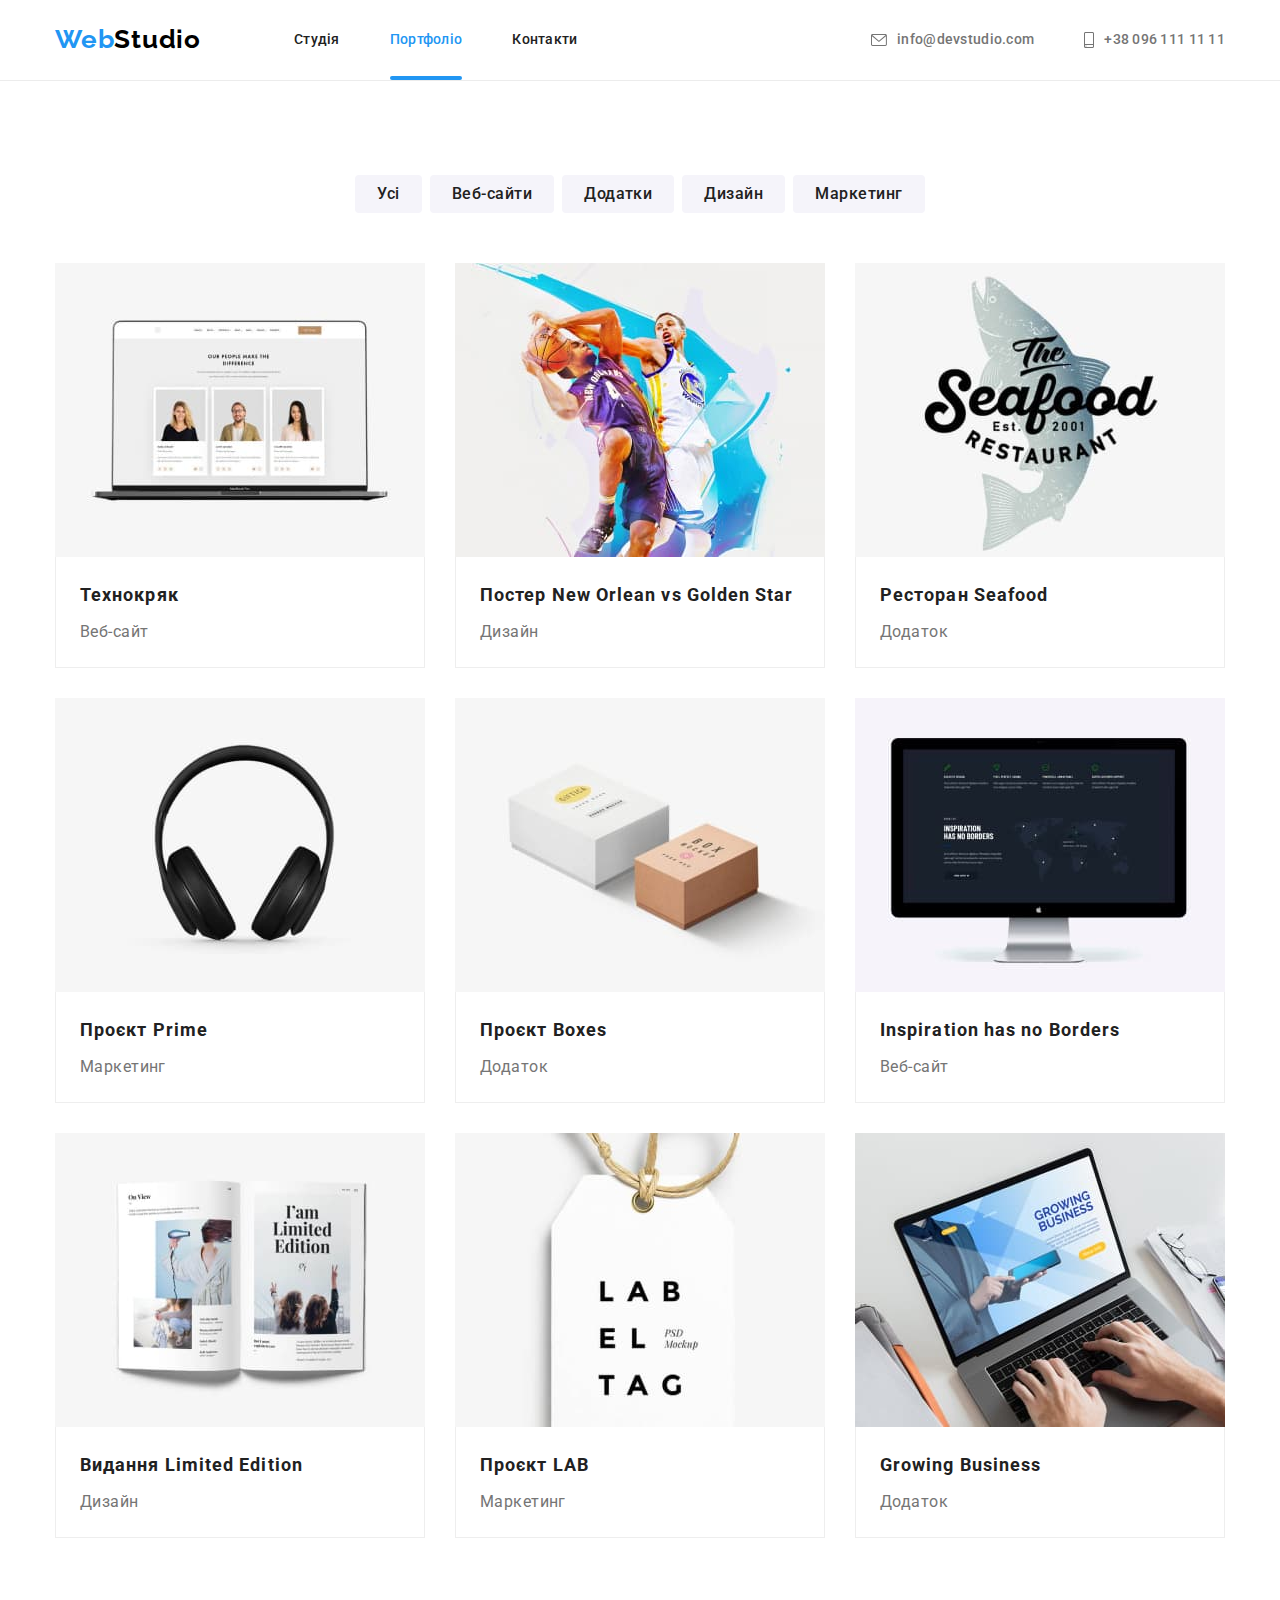
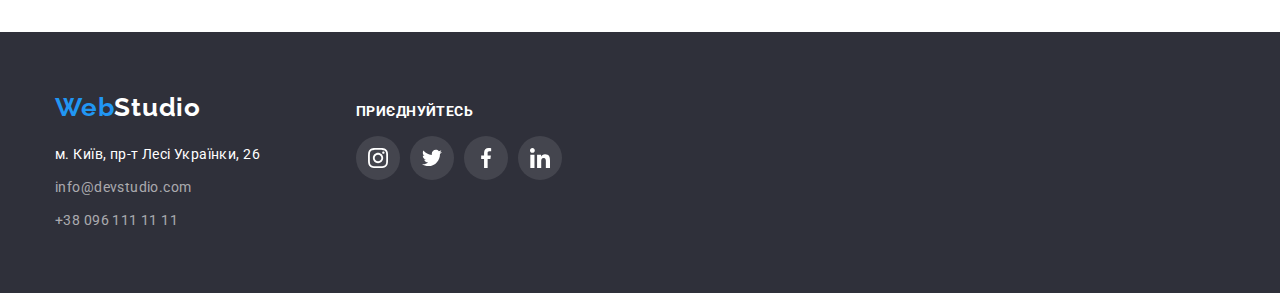
==== portfolio.html @ ba94ff7c "HW6_created" ====
<!DOCTYPE html>
<html lang="uk">
  <head>
    <meta charset="UTF-8" />
    <meta http-equiv="X-UA-Compatible" content="IE=edge" />
    <meta name="viewport" content="width=device-width, initial-scale=1.0" />
    <title>Портфоліо</title>
    <link rel="preconnect" href="https://fonts.googleapis.com" />
    <link rel="preconnect" href="https://fonts.gstatic.com" crossorigin />
    <link
      href="https://fonts.googleapis.com/css2?family=Raleway:wght@700&family=Roboto:wght@400;500;700;900&display=swap"
      rel="stylesheet"
    />
    <link
      rel="stylesheet"
      href="https://cdn.jsdelivr.net/npm/modern-normalize@1.1.0/modern-normalize.min.css"
    />
    <link rel="stylesheet" href="./css/styles.css" />
  </head>
  <body>
    <header>
      <div class="container header-container">
        <nav class="page-navigation navigation-page">
          <a class="logo-navigation" href="./index.html"
            ><span>Web</span>Studio</a
          >
          <ul class="menu-container menu-gap">
            <li class="menu-item">
              <a class="menu-link" href="./index.html">Студія</a>
            </li>
            <li class="menu-item">
              <a class="menu-link current" href="./portfolio.html">Портфоліо</a>
            </li>
            <li class="menu-item">
              <a class="menu-link" href="#">Контакти</a>
            </li>
          </ul>
        </nav>
        <ul class="list menu-gap">
          <li class="list-menu-contacts">
            <a
              aria-label="посилання надіслати листа"
              class="menu-contacts-navigation"
              href="mailto:info@devstudio.com"
              ><svg
                class="menu-contacts-navigation-icon"
                width="16"
                height="12"
              >
                <use href="./images/icons.svg#icon-mail_sign"></use></svg
              >info@devstudio.com</a
            >
          </li>
          <li class="list-menu-contacts">
            <a
              aria-label="посилання зателефонувати"
              class="menu-contacts-navigation"
              href="tel:+380961111111"
              ><svg
                class="menu-contacts-navigation-icon"
                width="10"
                height="16"
              >
                <use href="./images/icons.svg#icon-mob_sign"></use></svg
              >+38 096 111 11 11</a
            >
          </li>
        </ul>
      </div>
    </header>
    <main>
      <section class="portfolio-page section">
        <div class="container">
          <h1 class="visually-hidden">Проекти</h1>
          <ul class="portfolio-btn-list">
            <li class="list-item">
              <button class="button-text button" type="button">Усі</button>
            </li>
            <li class="list-item">
              <button class="button-text button" type="button">
                Веб-сайти
              </button>
            </li>
            <li class="list-item">
              <button class="button-text button" type="button">Додатки</button>
            </li>
            <li class="list-item">
              <button class="button-text button" type="button">Дизайн</button>
            </li>
            <li class="list-item">
              <button class="button-text button" type="button">
                Маркетинг
              </button>
            </li>
          </ul>
          <ul class="portfolio-list-projects">
            <li class="list-item portfolio-list-projects-container">
              <a class="portfolio-card-link" href="#">
                <div class="portfolio-wrapper">
                  <img
                    src="./images/portfolio_web-site-teknokryak_picture1.jpg"
                    alt="сторінка веб-сайту технокряк"
                    width="370"
                    class="portfolio-img"
                  />
                  <p class="overlay">
                    Ресурс пропонує комплексні пропозиції з різним рівнем
                    функціоналу та сервісів. Все це дозволить відвідувачу
                    отримати вичерпні відомості про компанію чи приватну особу.
                  </p>
                </div>
                <div class="frame-project-portfolio frame">
                  <h2 class="text-project-portfolio">Технокряк</h2>
                  <p class="kind-project-portfolio">Веб-сайт</p>
                </div>
              </a>
            </li>
            <li class="list-item portfolio-list-projects-container">
              <a class="portfolio-card-link" href="#">
                <div class="portfolio-wrapper">
                  <img
                    src="./images/portfolio_poster_picture2.jpg"
                    alt="постер баскетбольної гри"
                    width="370"
                  />
                  <p class="overlay">
                    Ресурс пропонує комплексні пропозиції з різним рівнем
                    функціоналу та сервісів. Все це дозволить відвідувачу
                    отримати вичерпні відомості про компанію чи приватну особу.
                  </p>
                </div>
                <div class="frame-project-portfolio frame">
                  <h2 class="text-project-portfolio">
                    Постер New Orlean vs Golden Star
                  </h2>
                  <p class="kind-project-portfolio">Дизайн</p>
                </div>
              </a>
            </li>
            <li class="list-item portfolio-list-projects-container">
              <a class="portfolio-card-link" href="#">
                <div class="portfolio-wrapper">
                  <img
                    src="./images/portfolio_app-seafood_picture3.jpg"
                    alt="додаток ресторану морепродуктів"
                    width="370"
                  />
                  <p class="overlay">
                    Ресурс пропонує комплексні пропозиції з різним рівнем
                    функціоналу та сервісів. Все це дозволить відвідувачу
                    отримати вичерпні відомості про компанію чи приватну особу.
                  </p>
                </div>
                <div class="frame-project-portfolio frame">
                  <h2 class="text-project-portfolio">Ресторан Seafood</h2>
                  <p class="kind-project-portfolio">Додаток</p>
                </div>
              </a>
            </li>
            <li class="list-item portfolio-list-projects-container">
              <a class="portfolio-card-link" href="#">
                <div class="portfolio-wrapper">
                  <img
                    src="./images/portfolio_project-prime_picture4.jpg"
                    alt="маркетинг проекту прайм"
                    width="370"
                  />
                  <p class="overlay">
                    Ресурс пропонує комплексні пропозиції з різним рівнем
                    функціоналу та сервісів. Все це дозволить відвідувачу
                    отримати вичерпні відомості про компанію чи приватну особу.
                  </p>
                </div>
                <div class="frame-project-portfolio frame">
                  <h2 class="text-project-portfolio">Проєкт Prime</h2>
                  <p class="kind-project-portfolio">Маркетинг</p>
                </div>
              </a>
            </li>
            <li class="list-item portfolio-list-projects-container">
              <a class="portfolio-card-link" href="#">
                <div class="portfolio-wrapper">
                  <img
                    src="./images/portfolio_app-boxes_picture5.jpg"
                    alt="сторінка проекту коробки"
                    width="370"
                  />
                  <p class="overlay">
                    Ресурс пропонує комплексні пропозиції з різним рівнем
                    функціоналу та сервісів. Все це дозволить відвідувачу
                    отримати вичерпні відомості про компанію чи приватну особу.
                  </p>
                </div>
                <div class="frame-project-portfolio frame">
                  <h2 class="text-project-portfolio">Проєкт Boxes</h2>
                  <p class="kind-project-portfolio">Додаток</p>
                </div>
              </a>
            </li>
            <li class="list-item portfolio-list-projects-container">
              <a class="portfolio-card-link" href="#">
                <div class="portfolio-wrapper">
                  <img
                    src="./images/portfolio_web-site-inspiration-has-no-borders_picture6.jpg"
                    alt="сторінка сайту натхнення без меж"
                    width="370"
                  />
                  <p class="overlay">
                    Ресурс пропонує комплексні пропозиції з різним рівнем
                    функціоналу та сервісів. Все це дозволить відвідувачу
                    отримати вичерпні відомості про компанію чи приватну особу.
                  </p>
                </div>
                <div class="frame-project-portfolio frame">
                  <h2 class="text-project-portfolio">
                    Inspiration has no Borders
                  </h2>
                  <p class="kind-project-portfolio">Веб-сайт</p>
                </div>
              </a>
            </li>
            <li class="list-item portfolio-list-projects-container">
              <a class="portfolio-card-link" href="#">
                <div class="portfolio-wrapper">
                  <img
                    src="./images/portfolio_design-limited-edition_picture7.jpg"
                    alt="дизайн лімітованного видання"
                    width="370"
                  />
                  <p class="overlay">
                    Ресурс пропонує комплексні пропозиції з різним рівнем
                    функціоналу та сервісів. Все це дозволить відвідувачу
                    отримати вичерпні відомості про компанію чи приватну особу.
                  </p>
                </div>
                <div class="frame-project-portfolio frame">
                  <h2 class="text-project-portfolio">
                    Видання Limited Edition
                  </h2>
                  <p class="kind-project-portfolio">Дизайн</p>
                </div>
              </a>
            </li>
            <li class="list-item portfolio-list-projects-container">
              <a class="portfolio-card-link" href="#">
                <div class="portfolio-wrapper">
                  <img
                    src="./images/portfolio_project-lab_picture8.jpg"
                    alt="маркетингова сторынка проекту лаб"
                    width="370"
                  />
                  <p class="overlay">
                    Ресурс пропонує комплексні пропозиції з різним рівнем
                    функціоналу та сервісів. Все це дозволить відвідувачу
                    отримати вичерпні відомості про компанію чи приватну особу.
                  </p>
                </div>
                <div class="frame-project-portfolio frame">
                  <h2 class="text-project-portfolio">Проєкт LAB</h2>
                  <p class="kind-project-portfolio">Маркетинг</p>
                </div>
              </a>
            </li>
            <li class="list-item portfolio-list-projects-container">
              <a class="portfolio-card-link" href="#">
                <div class="portfolio-wrapper">
                  <img
                    src="./images/portfolio_app-growing-business_picture9.jpg"
                    alt="додаток по розвитку бізнесу"
                    width="370"
                  />
                  <p class="overlay">
                    Ресурс пропонує комплексні пропозиції з різним рівнем
                    функціоналу та сервісів. Все це дозволить відвідувачу
                    отримати вичерпні відомості про компанію чи приватну особу.
                  </p>
                </div>
                <div class="frame-project-portfolio frame">
                  <h2 class="text-project-portfolio">Growing Business</h2>
                  <p class="kind-project-portfolio">Додаток</p>
                </div>
              </a>
            </li>
          </ul>
        </div>
      </section>
    </main>
    <footer class="page-footer-bg">
      <div class="footer-box container">
        <div class="footer-conteiner">
          <a class="logo-footer" href=""><span>Web</span>Studio</a>
          <address>
            <ul>
              <li class="list-item footer-gap">
                <a
                  class="location"
                  href="https://goo.gl/maps/CPtrU1FHBa2aNyZL9"
                  target="_blank"
                  rel="noopener noreferrer nofollow"
                  >м. Київ, пр-т Лесі Українки, 26</a
                >
              </li>
              <li class="list-item footer-gap">
                <a class="menu-contacts-footer" href="mailto:info@devstudio.com"
                  >info@devstudio.com</a
                >
              </li>
              <li class="list-item">
                <a class="menu-contacts-footer" href="tel:+380961111111"
                  >+38 096 111 11 11</a
                >
              </li>
            </ul>
          </address>
        </div>
        <div class="footer-invite-block footer-conteiner">
          <h2 class="footer-invite">приєднуйтесь</h2>
          <ul class="social-list">
            <li class="list-item">
              <a
                aria-label="інстаграм посилання"
                class="social-link-footer"
                href="#"
              >
                <svg width="20" height="20" class="social-icon-footer">
                  <use href="./images/icons.svg#icon-instagram"></use>
                </svg>
              </a>
            </li>
            <li class="list-item">
              <a
                aria-label="твітер посилання"
                class="social-link-footer"
                href="#"
              >
                <svg width="20" height="20" class="social-icon-footer">
                  <use href="./images/icons.svg#icon-twitter"></use>
                </svg>
              </a>
            </li>
            <li class="list-item">
              <a
                aria-label="фейсбук посилання"
                class="social-link-footer"
                href="#"
              >
                <svg width="20" height="20" class="social-icon-footer">
                  <use href="./images/icons.svg#icon-facebook"></use>
                </svg>
              </a>
            </li>
            <li class="list-item">
              <a
                aria-label="лінкедін посилання"
                class="social-link-footer"
                href="#"
              >
                <svg width="20" height="20" class="social-icon-footer">
                  <use href="./images/icons.svg#icon-linkedin"></use>
                </svg>
              </a>
            </li>
          </ul>
        </div>
      </div>
    </footer>
  </body>
</html>
---- css/styles.css ----
/* ========GENERAL========== */

:root {
  --accent-color: #2196f3;
  --bg-color1: #ffffff;
  --hero-bg-color: #c4c4c4;
  --main-text-color: #212121;
  --secondary-bg-color: #2f303a;
  --third-bg-color: #f5f4fa;
  --gradient-color: rgba(47, 48, 58, 0.4);
  --paragraf-text-color: #757575;
  --button-hover-focus-color: #188ce8;
  --logo-navigation-text-color: #000000;
  --menu-contacts-footer-color: rgba(255, 255, 255, 0.6);
  --line-in-header-color: #ececec;
  --icon-color: #afb1b8;
  --social-link_footer-background-color: rgba(255, 255, 255, 0.1);
  --button-text-shadow-primary-color: rgba(0, 0, 0, 0.1);
  --button-text-shadow-secondary-color: rgba(0, 0, 0, 0.08);
  --button-text-shadow-third-color: rgba(0, 0, 0, 0.12);
  --button-text-shadow-fourth-color: rgba(0, 0, 0, 0.15);
  --shadow-primary-color: rgba(0, 0, 0, 0.14);
  --shadow-secondary-color: rgba(0, 0, 0, 0.2);
  --shadow-third-color: rgba(0, 0, 0, 0.16);
  --shadow-fourth-color: rgba(0, 0, 0, 0.06);
  --border-color: #eeeeee;
  --primary-font: "Roboto", sans-serif;
  --secondary-font: "Raleway", sans-serif;
  --secondary-font-size: 16px;
  --primary-font-size: 14px;
  --third-font-size: 26px;
  --primary-font-weight: 700;
  --secondary-font-weight: 500;
  --primary-line-height: 1.14;
  --secondary-line-height: 1.19;
  --primary-letter-spacing: 0.03em;
  --secondary-letter-spacing: 0.02em;
  --primary-text-align: center;
  --primary-timing-function: cubic-bezier(0.4, 0, 0.2, 1);
}

header {
  background-color: var(--bg-color1);
  border-bottom: 1px solid var(--line-in-header-color);
}

body {
  font-family: var(--primary-font);
  font-size: var(--primary-font-size);
  letter-spacing: var(--primary-letter-spacing);
  color: var(--main-text-color);
  background-color: var(--bg-color1);
}

img {
  display: block;
  max-width: 100%;
  height: auto;
}

a {
  text-decoration: none;
}

h1,
h2,
h3,
p,
ul {
  margin: 0;
}

ul {
  padding-left: 0;
}

.section {
  padding: 94px 0;
}

.container {
  width: 1200px;
  margin: 0 auto;
  padding-left: 15px;
  padding-right: 15px;
}

.button {
  font-size: var(--secondary-font-size);
  cursor: pointer;
  border: none;
}

span {
  color: var(--accent-color);
}

address {
  font-style: normal;
  font-size: var(--primary-font-size);
  line-height: 1.71;
  letter-spacing: var(--primary-letter-spacing);
  margin-top: 20px;
  margin-right: 70px;
  width: 231px;
}

.menu-link.current {
  color: var(--accent-color);
  position: relative;
}

.current::after {
  position: absolute;
  bottom: -1px;
  left: 0;
  content: "";
  display: block;
  background-color: var(--accent-color);
  width: 100%;
  height: 4px;
  border-radius: 2px;
}

.menu-link:hover,
.menu-link:focus,
.menu-contacts-navigation:hover,
.menu-contacts-navigation:focus,
.menu-contacts-footer:hover,
.menu-contacts-footer:focus,
.location:hover,
.location:focus {
  color: var(--accent-color);
}

.list {
  display: flex;
}

.list-item,
.list-menu-contacts,
.menu-item {
  list-style: none;
}

.menu-link {
  list-style: none;
  font-weight: var(--secondary-font-weight);
  line-height: var(--primary-line-height);
  letter-spacing: var(--secondary-letter-spacing);
  color: var(--main-text-color);
  padding-top: 32px;
  padding-bottom: 32px;
  transition: color 250ms var(--primary-timing-function);
}

.portfolio-btn-list {
  display: flex;
  flex-direction: row;
  justify-content: center;
  margin-bottom: 50px;
  column-gap: 8px;
}

.visually-hidden {
  position: absolute;
  white-space: nowrap;
  width: 1px;
  height: 1px;
  overflow: hidden;
  border: 0;
  padding: 0;
  clip: rect(0 0 0 0);
  clip-path: inset(50%);
  margin: -1px;
}

.title {
  margin-bottom: 50px;
}

/* ===========HEADER======= */
.header-container {
  display: flex;
  flex: content;
  align-items: center;
}

.navigation-page,
.menu-container {
  display: flex;
  align-items: center;
}

.menu-gap {
  column-gap: 50px;
  margin-left: auto;
}

.logo-navigation {
  text-decoration: none;
  font-family: var(--secondary-font);
  font-weight: var(--primary-font-weight);
  font-size: var(--third-font-size);
  line-height: var(--secondary-line-height);
  letter-spacing: var(--primary-letter-spacing);
  color: var(--logo-navigation-text-color);
  margin-right: 93px;
  padding-top: 24px;
  padding-bottom: 25px;
}

.menu-contacts-navigation {
  font-weight: var(--secondary-font-weight);
  line-height: var(--primary-line-height);
  letter-spacing: var(--secondary-letter-spacing);
  color: var(--paragraf-text-color);
  fill: currentColor;
  display: flex;
  align-items: center;
  transition: color 250ms var(--primary-timing-function);
}

.menu-contacts-navigation-icon {
  margin-right: 10px;
}

.main_title {
  margin-bottom: 30px;
}

/* ============FOOTER====== */

.logo-footer {
  text-decoration: none;
  font-family: var(--secondary-font);
  font-weight: var(--primary-font-weight);
  font-size: var(--third-font-size);
  line-height: var(--secondary-line-height);
  letter-spacing: var(--primary-letter-spacing);
  color: var(--bg-color1);
}

.location {
  color: var(--bg-color1);
  transition: color 250ms var(--primary-timing-function);
}

.menu-contacts-footer {
  color: var(--menu-contacts-footer-color);
  transition: color 250ms var(--primary-timing-function);
}

.footer-gap {
  margin-bottom: 9px;
}

.footer-invite-block {
  display: block;
  align-content: center;
}

.footer-invite {
  font-style: normal;
  font-weight: var(--primary-font-weight);
  font-size: var(--primary-font-size);
  line-height: var(--primary-line-height);
  text-transform: uppercase;
  color: var(--bg-color1);
}

.social-link-footer {
  display: flex;
  align-items: center;
  justify-content: center;
  width: 44px;
  height: 44px;
  border-radius: 50%;
  background-color: var(--social-link_footer-background-color);
  transition: background-color 250ms var(--primary-timing-function),
    fill 250ms var(--primary-timing-function);
}

.social-link-footer:hover,
.social-link-footer:focus {
  background-color: var(--accent-color);
  fill: var(--bg-color1);
}

.social-icon-footer {
  fill: var(--bg-color1);
}

.footer-box {
  display: flex;
  align-items: baseline;
}
/* =========STUDIO========== */

.top-main-index-bg {
  background-image: linear-gradient(
      var(--gradient-color),
      var(--gradient-color)
    ),
    url("../images/hero-bg-Img.jpg");
  background-position: center;
  background-size: cover;
  background-color: var(--hero-bg-color);
  padding-top: 200px;
  padding-bottom: 200px;
  max-width: 1600px;
  margin: 0 auto;
}

.page-footer-bg {
  background-color: var(--secondary-bg-color);
  padding-top: 60px;
  padding-bottom: 60px;
}

.top-main-index-button {
  font-size: var(--secondary-font-size);
  font-weight: var(--primary-font-weight);
  line-height: 1.87;
  display: flex;
  align-items: center;
  text-align: var(--primary-text-align);
  letter-spacing: 0.06em;
  color: var(--bg-color1);
  background: var(--accent-color);
  box-shadow: 0px 4px 4px var(--button-text-shadow-fourth-color);
  border-radius: 4px;
  margin: 0 auto;
  display: block;
  padding: 10px 32px;
  transition: background-color 250ms var(--primary-timing-function);
}

.top-main-index-button:hover,
.top-main-index-button:focus {
  background-color: var(--button-hover-focus-color);
}

.top-main-index-title {
  font-weight: 900;
  font-size: 44px;
  line-height: 1.36;
  text-align: var(--primary-text-align);
  letter-spacing: 0.06em;
  text-transform: uppercase;
  color: var(--bg-color1);
  width: 696px;
  margin-left: auto;
  margin-right: auto;
}

.topic {
  font-weight: var(--primary-font-weight);
  font-size: 36px;
  line-height: 1.17;
  text-align: var(--primary-text-align);
}

.virtues-icon-box {
  width: 270px;
  height: 120px;
  display: flex;
  align-items: center;
  justify-content: center;
  background: var(--third-bg-color);
  border-radius: 4px;
  margin-bottom: 30px;
}

.our-virtues-title {
  font-weight: var(--primary-font-weight);
  line-height: var(--primary-line-height);
  text-transform: uppercase;
  margin-bottom: 10px;
  font-size: var(--primary-font-size);
}

.our-virtues-desc {
  line-height: 1.71;
  color: var(--paragraf-text-color);
}

.our-virtues-conteiner {
  flex-basis: calc((100% - 90px) / 4);
}

.icon-virtues {
  width: 70px;
  height: 70px;
}

.examples-frame {
  padding-top: 0;
}

.specialists_name {
  font-weight: var(--secondary-font-weight);
  font-size: var(--secondary-font-size);
  line-height: var(--secondary-line-height);
  margin-bottom: 10px;
}

.specialists_profession {
  font-size: var(--secondary-font-size);
  line-height: var(--secondary-line-height);
  color: var(--paragraf-text-color);
  margin-bottom: 16px;
}

.label-box {
  position: relative;
}

.label {
  position: absolute;
  left: 0;
  bottom: 0;
  width: 100%;
  height: 70px;
  display: flex;
  align-items: center;
  justify-content: center;
  background-color: rgba(47, 48, 58, 0.8);
  font-family: var(--primary-font);
  font-style: normal;
  font-weight: var(--primary-font-weight);
  line-height: var(--primary-line-height);
  text-align: var(--primary-text-align);
  letter-spacing: var(--primary-letter-spacing);
  text-transform: uppercase;
  color: var(--bg-color1);
}

.examples_work,
.our-team-list,
.our-virtues-list {
  display: flex;
  flex-direction: row;
  justify-content: space-between;
}

.our-team-section {
  background-color: var(--third-bg-color);
}

.social-list {
  display: flex;
  align-items: center;
  justify-content: center;
  column-gap: 10px;
  margin-top: 16px;
}

.social-link {
  display: flex;
  align-items: center;
  justify-content: center;
  fill: var(--icon-color);
  width: 44px;
  height: 44px;
  border-radius: 50%;
  transition: background-color 250ms var(--primary-timing-function),
    fill 250ms var(--primary-timing-function);
}

.social-link:hover,
.social-link:focus {
  background-color: var(--accent-color);
  fill: var(--bg-color1);
}

.icon-list {
  display: flex;
  justify-content: center;
  column-gap: 30px;
}

.client-link {
  display: flex;
  align-items: center;
  justify-content: center;
  width: 170px;
  height: 92px;
  border: 1px solid var(--icon-color);
  border-radius: 4px;
  fill: var(--icon-color);
  transition: border-color 250ms var(--primary-timing-function),
    fill 250ms var(--primary-timing-function);
}

.client-link:focus,
.client-link:hover {
  border-color: var(--accent-color);
  fill: var(--accent-color);
}

/* ========PORTFOLIO======= */

.portfolio-list-projects {
  display: flex;
  flex-wrap: wrap;
  gap: 30px;
}

.portfolio-card-link {
  display: block;
  color: var(--main-text-color);
  transition: box-shadow 250ms var(--primary-timing-function);
}

.portfolio-card-link:hover {
  box-shadow: 0px 1px 1px var(--button-text-shadow-third-color),
    0px 4px 4px var(--shadow-fourth-color),
    1px 4px 6px var(--shadow-third-color);
}

.portfolio-wrapper {
  position: relative;
  overflow: hidden;
}

.overlay {
  position: absolute;
  top: 0;
  left: 0;
  height: 100%;
  width: 100%;
  padding: 63px 24px;
  transform: translateY(101%);
  transition: transform 250ms var(--primary-timing-function);
  background-color: var(--accent-color);
  font-family: var(--primary-font);
  font-style: normal;
  font-weight: 400;
  font-size: 18px;
  line-height: 1.55;
  letter-spacing: var(--primary-letter-spacing);
  color: var(--bg-color1);
}

.portfolio-list-projects-container:hover .overlay {
  transform: translateY(0%);
}

.button-text {
  font-weight: var(--secondary-font-weight);
  line-height: 1.63;
  text-align: var(--primary-text-align);
  letter-spacing: var(--primary-letter-spacing);
  color: var(--main-text-color);
  background: var(--third-bg-color);
  border-radius: 4px;
  padding: 6px 22px;
  transition: color 250ms var(--primary-timing-function),
    background-color 250ms var(--primary-timing-function),
    box-shadow 250ms var(--primary-timing-function);
}

.button-text:hover,
.button-text:focus {
  color: var(--bg-color1);
  background-color: var(--accent-color);
  box-shadow: 0px 3px 1px var(--button-text-shadow-primary-color),
    0px 1px 2px var(--button-text-shadow-secondary-color),
    0px 2px 2px var(--button-text-shadow-third-color);
}

.text-project-portfolio {
  font-weight: var(--primary-font-weight);
  font-size: 18px;
  line-height: 2;
  letter-spacing: 0.06em;
  margin-bottom: 4px;
}

.kind-project-portfolio {
  font-size: var(--secondary-font-size);
  line-height: 1.88;
  color: var(--paragraf-text-color);
}

.text-project-portfolio,
.kind-project-portfolio {
  margin-right: auto;
}

.frame-project-portfolio {
  padding: 20px 24px;
}

.frame-specialists_name {
  padding-top: 30px;
  padding-bottom: 30px;
  text-align: var(--primary-text-align);
  border-radius: 0px 0px 4px 4px;
  box-shadow: 0px 1px 3px var(--button-text-shadow-third-color),
    0px 1px 1px var(--shadow-primary-color),
    0px 2px 1px var(--shadow-secondary-color);
}

.frame {
  background: var(--bg-color1);
  border-right: 1px solid var(--border-color);
  border-bottom: 1px solid var(--border-color);
  border-left: 1px solid var(--border-color);
}

.no-gap {
  display: block;
}

/* =========BackDrop========= */

.backdrop {
  position: fixed;
  top: 0;
  left: 0;
  width: 100%;
  height: 100%;
  background-color: var(--shadow-secondary-color);
  z-index: 101;
  transition: opacity 250ms var(--primary-timing-function),
    visibility 250ms var(--primary-timing-function);
}

.backdrop.is-hidden {
  visibility: hidden;
  opacity: 0;
  pointer-events: none;
}

.modal {
  position: absolute;
  top: 50%;
  left: 50%;
  transform: translate(-50%, -50%);
  width: 528px;
  height: 581px;
  background: var(--bg-color1);
  box-shadow: 0px 1px 3px var(--button-text-shadow-third-color),
    0px 1px 1px var(--shadow-primary-color),
    0px 2px 1px var(--shadow-secondary-color);
  border-radius: 4px;
  transition: transform 250ms var(--primary-timing-function),
    opacity 250ms var(--primary-timing-function);
    animation: size-in 10000ms linear;
}

.modal-window-close-btn {
  position: absolute;
  top: 8px;
  right: 8px;
  display: flex;
  justify-content: center;
  align-items: center;
  width: 30px;
  height: 30px;
  border-radius: 50%;
  padding: 0;
  background-color: var(--bg-color1);
  border: 1px solid var(--button-text-shadow-primary-color);
}
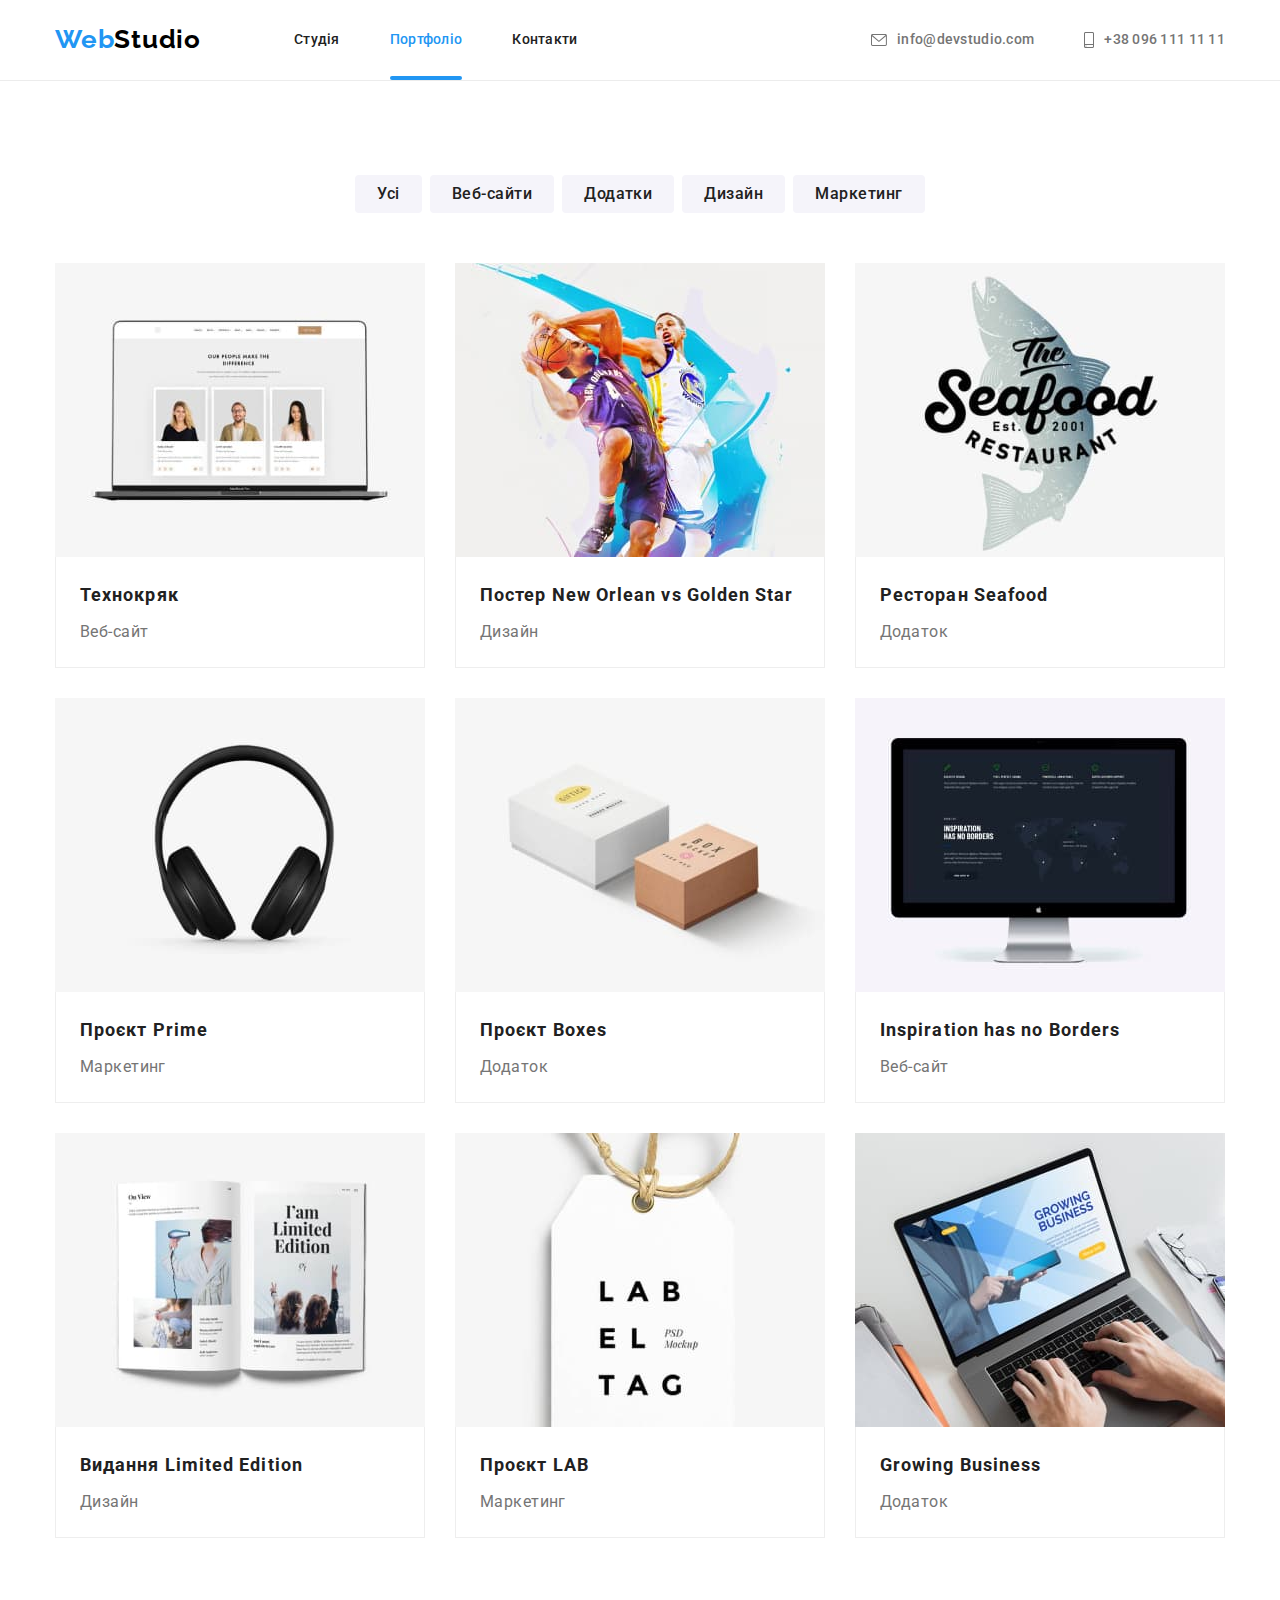
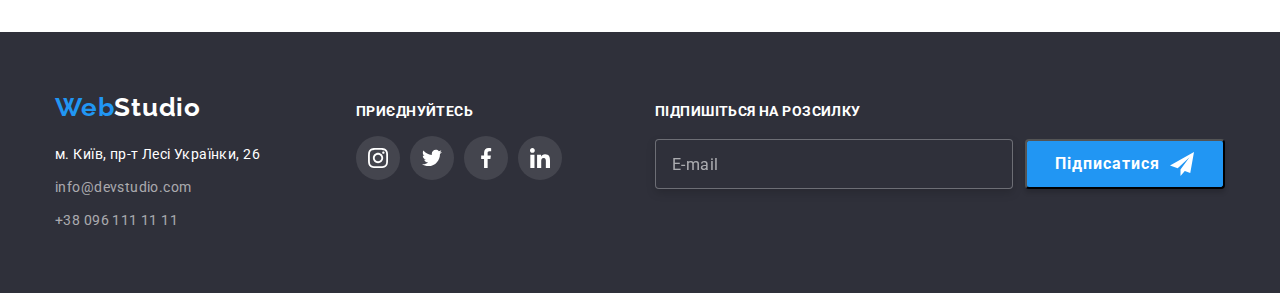
==== commit ce9ce614: "hw6_done" ====
--- a/portfolio.html
+++ b/portfolio.html
@@ -362,6 +362,19 @@
             </li>
           </ul>
         </div>
+        <form>
+          <p class="footer-form-title">Підпишіться на розсилку</p>
+           <label class="footer-form-field">
+             <input class="footer-form-field-inpt" type="email" name="mailing_agree" placeholder="E-mail" pattern="[a-zA-Z0-9]@[a-zA-Z].[a-zA-Z]">
+             <button class="footer-form-field-btn" type="submit">
+               Підписатися
+               <svg class="footer-form-field-btn-icon" width="24"
+               height="24">
+                 <use href="./images/icons.svg#icon-icon-send"></use>
+               </svg>
+             </button>
+           </label>
+         </form>
       </div>
     </footer>
   </body>
--- a/css/styles.css
+++ b/css/styles.css
@@ -131,6 +131,7 @@
 .location:hover,
 .location:focus {
   color: var(--accent-color);
+  transition: color 250ms var(--primary-timing-function);
 }
 
 .list {
@@ -258,6 +259,7 @@
 .footer-invite-block {
   display: block;
   align-content: center;
+  margin-right: 93px;
 }
 
 .footer-invite {
@@ -285,6 +287,7 @@
 .social-link-footer:focus {
   background-color: var(--accent-color);
   fill: var(--bg-color1);
+  transition: color 250ms var(--primary-timing-function);
 }
 
 .social-icon-footer {
@@ -295,6 +298,86 @@
   display: flex;
   align-items: baseline;
 }
+
+.footer-form-field{
+  display: flex;
+  align-items: center;
+}
+
+.footer-form-title {
+  font-family: 'Roboto';
+  font-style: normal;
+  font-weight: 700;
+  font-size: 14px;
+  line-height: 16px;
+  letter-spacing: 0.03em;
+  text-transform: uppercase;
+  color: #FFFFFF;
+  margin-bottom: 20px;
+}
+
+.footer-form-field-inpt {
+  width: 358px;
+  height: 50px;
+  border: 1px solid rgba(255, 255, 255, 0.3);
+  filter: drop-shadow(0px 4px 4px rgba(0, 0, 0, 0.15));
+  border-radius: 4px;
+  background-color: #2F303A;
+  margin-right: 12px;
+  padding-left: 16px;
+  font-family: 'Roboto';
+  font-style: normal;
+  font-weight: 400;
+  font-size: 16px;
+  line-height: 20px;
+  display: flex;
+  align-items: center;
+  letter-spacing: 0.03em;
+  color: #FFFFFF;
+}
+
+  .footer-form-field-inpt::placeholder {
+  font-family: 'Roboto';
+font-style: normal;
+font-weight: 400;
+font-size: 16px;
+line-height: 20px;
+display: flex;
+align-items: center;
+letter-spacing: 0.03em;
+color: rgba(255, 255, 255, 0.6);
+}
+
+.footer-form-field-btn {
+  width: 200px;
+  height: 50px;
+  padding: 10px 28px;
+  background-color: #2196F3;
+  box-shadow: 0px 4px 4px rgba(0, 0, 0, 0.15);
+  border-radius: 4px;
+  font-family: 'Roboto';
+  font-style: normal;
+  font-weight: 700;
+  font-size: 16px;
+  line-height: 30px;
+  display: flex;
+  align-items: center;
+  text-align: center;
+  letter-spacing: 0.06em;
+  color: #FFFFFF;
+}
+
+.footer-form-field-btn-icon {
+  margin-left: 10px;
+}
+
+
+.footer-form-field-inpt:focus {
+  border-color: #2196F3;
+  outline: none;
+  transition: color 250ms var(--primary-timing-function);
+} 
+
 /* =========STUDIO========== */
 
 .top-main-index-bg {
@@ -339,6 +422,7 @@
 .top-main-index-button:hover,
 .top-main-index-button:focus {
   background-color: var(--button-hover-focus-color);
+  transition: color 250ms var(--primary-timing-function);
 }
 
 .top-main-index-title {
@@ -472,6 +556,7 @@
 .social-link:focus {
   background-color: var(--accent-color);
   fill: var(--bg-color1);
+  transition: color 250ms var(--primary-timing-function);
 }
 
 .icon-list {
@@ -497,6 +582,7 @@
 .client-link:hover {
   border-color: var(--accent-color);
   fill: var(--accent-color);
+  transition: color 250ms var(--primary-timing-function);
 }
 
 /* ========PORTFOLIO======= */
@@ -568,6 +654,7 @@
   box-shadow: 0px 3px 1px var(--button-text-shadow-primary-color),
     0px 1px 2px var(--button-text-shadow-secondary-color),
     0px 2px 2px var(--button-text-shadow-third-color);
+    transition: color 250ms var(--primary-timing-function);
 }
 
 .text-project-portfolio {
@@ -632,7 +719,9 @@
   visibility: hidden;
   opacity: 0;
   pointer-events: none;
-}
+} 
+
+/* ========Modal window ========= */
 
 .modal {
   position: absolute;
@@ -665,3 +754,172 @@
   background-color: var(--bg-color1);
   border: 1px solid var(--button-text-shadow-primary-color);
 }
+
+
+/* ========Modal form ========= */
+
+.modal-form {
+   display: flex;
+   flex-direction: column;
+  padding: 40px; 
+}
+
+.modal-form-title {
+  font-family: 'Roboto';
+font-style: normal;
+font-weight: 700;
+font-size: 20px;
+line-height: 23px;
+text-align: center;
+letter-spacing: 0.03em;
+color: #212121;
+margin-bottom: 12px;
+}
+
+.modal-form-field {
+  margin-bottom: 10px;
+  background: #FFFFFF;
+  box-shadow: 0px 1px 3px rgba(0, 0, 0, 0.12), 0px 1px 1px rgba(0, 0, 0, 0.14), 0px 2px 1px rgba(0, 0, 0, 0.2);
+  border-radius: 4px;
+  
+}
+
+.modal-form-field-message{
+  margin-bottom: 20px;
+  background: #FFFFFF;
+  box-shadow: 0px 1px 3px rgba(0, 0, 0, 0.12), 0px 1px 1px rgba(0, 0, 0, 0.14), 0px 2px 1px rgba(0, 0, 0, 0.2);
+  border-radius: 4px;
+}
+
+.modal-form-field-conteiner{
+  position: relative;
+}
+
+.modal-form-input{
+  width: 100%;
+  height: 40px;
+  border: 1px solid rgba(33, 33, 33, 0.2);
+  border-radius: 4px;
+  padding-left: 42px;
+  cursor: pointer;
+}
+
+.modal-form-input:focus, .modal-field-message:focus {
+  border-color: #2196F3;
+  outline: none;
+  transition: color 250ms var(--primary-timing-function);
+} 
+
+.modal-form-input:focus + .modal-form-icon {
+  fill: #2196F3;
+  transition: color 250ms var(--primary-timing-function);
+} 
+
+.modal-field-message {
+  border: 1px solid rgba(33, 33, 33, 0.2);
+  border-radius: 4px;
+  width: 100%;
+  height: 120px;
+  padding: 12px 16px;
+  resize: none;
+} 
+
+.modal-field-message::placeholder {
+  font-family: 'Roboto';
+font-style: normal;
+font-weight: 400;
+font-size: 12px;
+line-height: 14px;
+letter-spacing: 0.01em;
+color: rgba(117, 117, 117, 0.5);
+}
+
+.modal-form-field-name {
+  display: block;
+  font-family: 'Roboto';
+  font-style: normal;
+  font-weight: 400;
+  font-size: 12px;
+  line-height: 14px;
+  letter-spacing: 0.01em;
+  color: #757575;
+  margin-bottom: 4px;
+}
+
+.modal-form-check-field {
+  font-family: 'Roboto';
+  font-style: normal;
+  font-weight: 400;
+  font-size: 14px;
+  line-height: 24px;
+  letter-spacing: 0.03em;
+  color: #757575;
+  margin-bottom: 30px;
+  padding-left: 14px;
+  display: flex;
+  align-items: center;
+}
+
+.modal-form-contract-link {
+  text-decoration: underline;
+  color: #2196F3;
+}
+
+.modal-window-submit-btn {
+  background-color: #2196F3;
+  box-shadow: 0px 4px 4px rgba(0, 0, 0, 0.15);
+  border-radius: 4px;
+  border-color: transparent;
+  padding: 10px 52px;
+  margin: 0 auto 40px;
+  font-family: 'Roboto';
+  font-style: normal;
+  font-weight: 700;
+  font-size: 16px;
+  line-height: 30px;
+  display: flex;
+  align-items: center;
+  text-align: center;
+  letter-spacing: 0.06em;
+  color: #FFFFFF;
+}
+
+.modal-form-icon {
+position: absolute;
+display: block;
+left: 12px;
+top: 50%;
+transform: translateY(-50%);
+}
+
+.modal-check-box-sign {
+  width: 16px;
+  height: 15px;
+  border: 1px solid #212121;
+  border-radius: 2px;
+  margin-right: 7px;
+}
+
+.modal-form-check-content {
+  display: none;
+}
+
+.modal-form-check:checked + .modal-check-box-sign {
+  background-color: #2196F3;
+  border-color: transparent;
+}
+
+.modal-form-check:checked + .modal-check-box-sign .modal-form-check-content {
+  display: block;
+  fill: #FFFFFF;
+}
+
+.modal-form-check:focus + .modal-check-box-sign {
+  border: 1px solid #2196F3;
+  transition: color 250ms var(--primary-timing-function);
+}
+
+.modal-form-check {
+  appearance: none;
+  position: absolute;
+}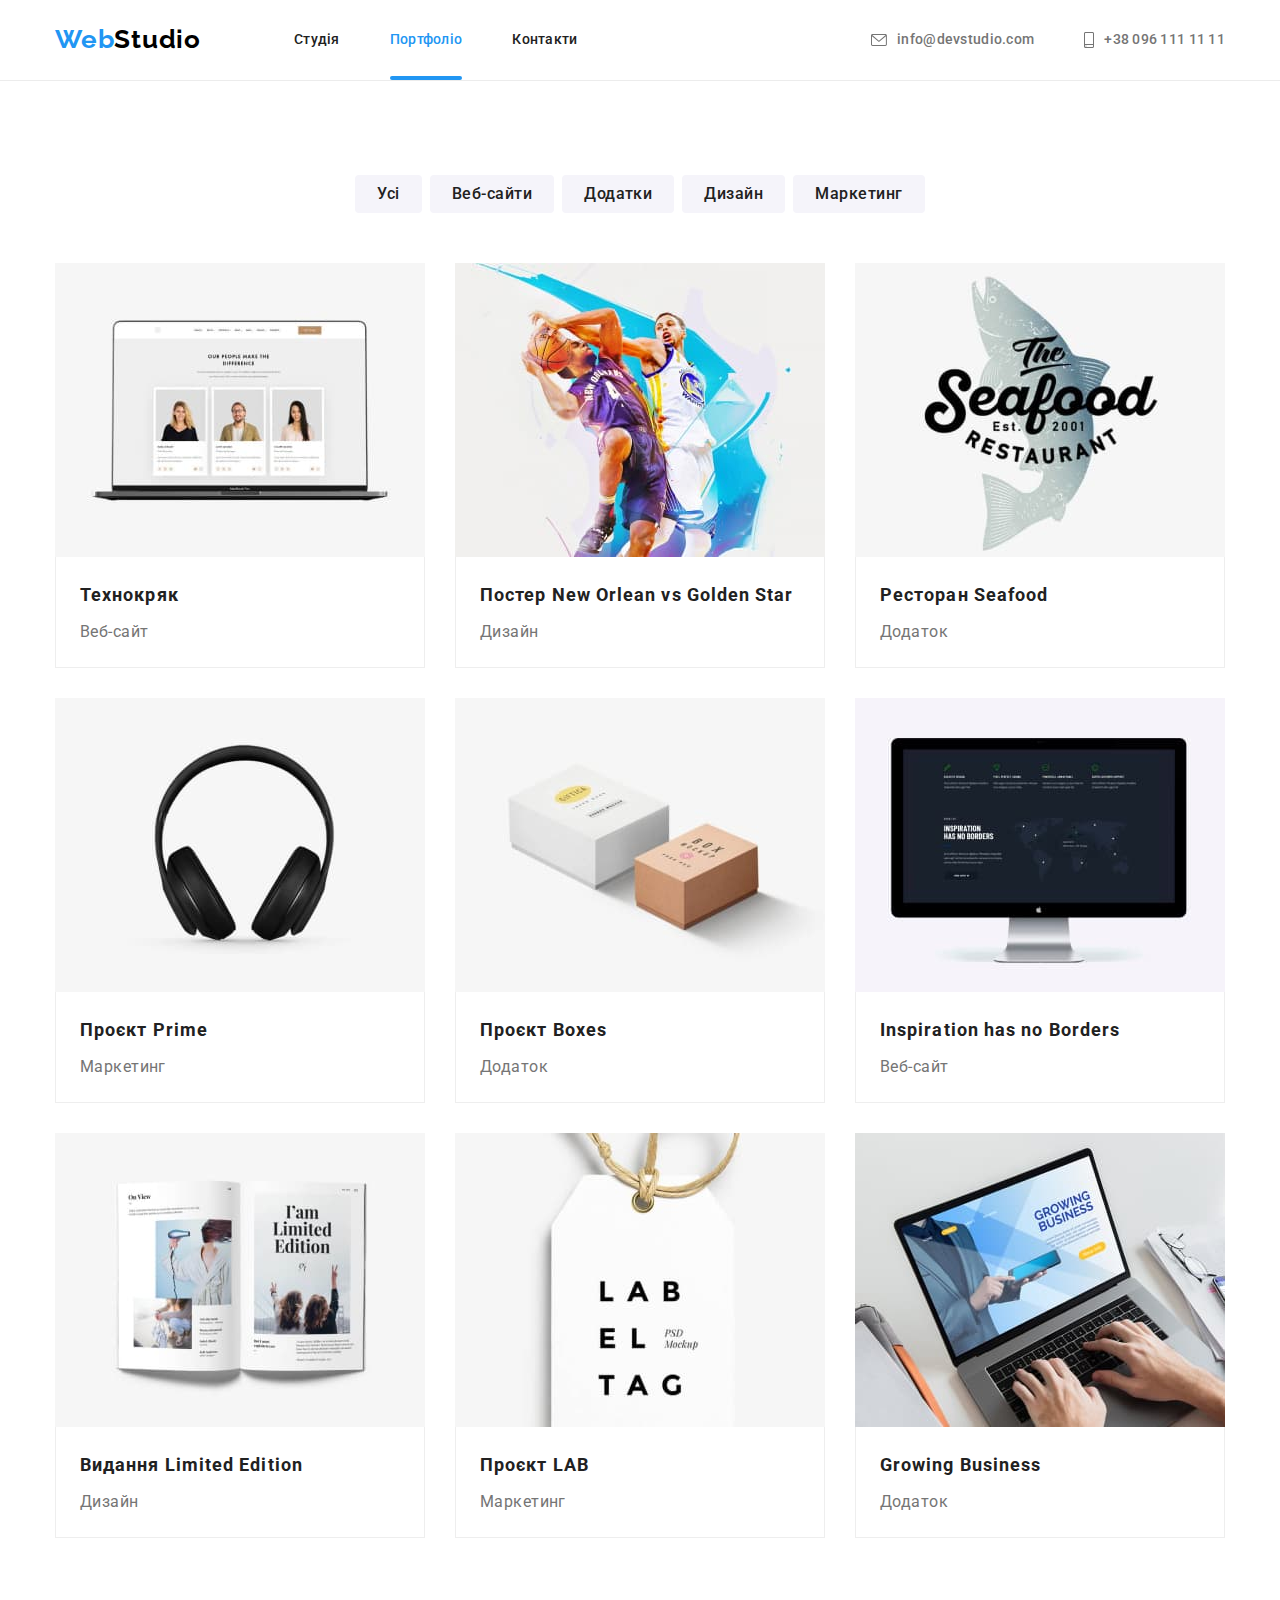
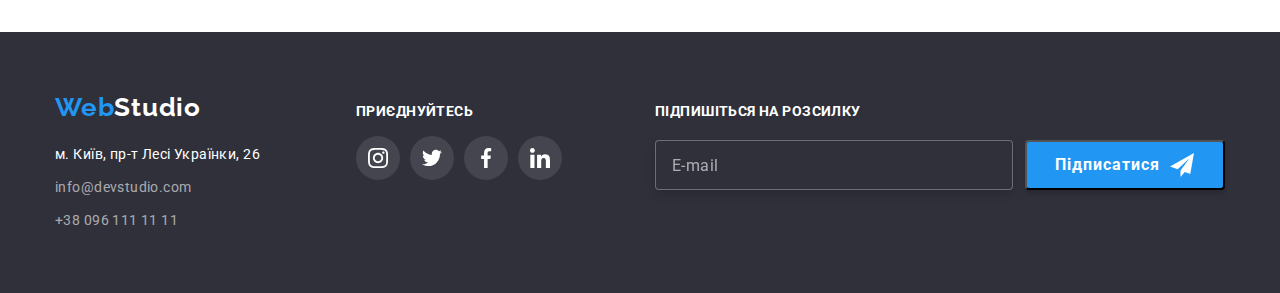
==== commit 0ab12f67: "hw6_done2" ====
--- a/portfolio.html
+++ b/portfolio.html
@@ -362,18 +362,20 @@
             </li>
           </ul>
         </div>
-        <form>
+        <form >
           <p class="footer-form-title">Підпишіться на розсилку</p>
+          <div class="footer-mailing-form">
            <label class="footer-form-field">
              <input class="footer-form-field-inpt" type="email" name="mailing_agree" placeholder="E-mail" pattern="[a-zA-Z0-9]@[a-zA-Z].[a-zA-Z]">
-             <button class="footer-form-field-btn" type="submit">
+           </label>
+           <button class="footer-form-field-btn" type="submit">
                Підписатися
                <svg class="footer-form-field-btn-icon" width="24"
                height="24">
                  <use href="./images/icons.svg#icon-icon-send"></use>
                </svg>
              </button>
-           </label>
+           </div>
          </form>
       </div>
     </footer>
--- a/css/styles.css
+++ b/css/styles.css
@@ -31,6 +31,7 @@
   --third-font-size: 26px;
   --primary-font-weight: 700;
   --secondary-font-weight: 500;
+  --third-font-weight: 400;
   --primary-line-height: 1.14;
   --secondary-line-height: 1.19;
   --primary-letter-spacing: 0.03em;
@@ -299,20 +300,19 @@
   align-items: baseline;
 }
 
-.footer-form-field{
+.footer-mailing-form {
   display: flex;
   align-items: center;
 }
 
 .footer-form-title {
-  font-family: 'Roboto';
+  font-family: var(--primary-font);
   font-style: normal;
-  font-weight: 700;
-  font-size: 14px;
-  line-height: 16px;
-  letter-spacing: 0.03em;
+  font-weight: var(--primary-font-weight);
+  line-height: var(--primary-line-height);
+  letter-spacing: var(--primary-letter-spacing);
   text-transform: uppercase;
-  color: #FFFFFF;
+  color: var(--bg-color1);
   margin-bottom: 20px;
 }
 
@@ -327,24 +327,24 @@
   padding-left: 16px;
   font-family: 'Roboto';
   font-style: normal;
-  font-weight: 400;
-  font-size: 16px;
-  line-height: 20px;
-  display: flex;
-  align-items: center;
-  letter-spacing: 0.03em;
-  color: #FFFFFF;
+  font-weight: var(--third-font-weight);
+  font-size: var(--secondary-font-size);
+  line-height: 1.25;
+  display: flex;
+  align-items: center;
+  letter-spacing: var(--primary-letter-spacing);
+  color: var(--bg-color1);
 }
 
   .footer-form-field-inpt::placeholder {
-  font-family: 'Roboto';
+  font-family: var(--primary-font);
 font-style: normal;
-font-weight: 400;
-font-size: 16px;
-line-height: 20px;
+font-weight: var(--third-font-weight);
+font-size: var(--secondary-font-size);
+line-height: 1.25;
 display: flex;
 align-items: center;
-letter-spacing: 0.03em;
+letter-spacing: var(--primary-letter-spacing);
 color: rgba(255, 255, 255, 0.6);
 }
 
@@ -352,19 +352,19 @@
   width: 200px;
   height: 50px;
   padding: 10px 28px;
-  background-color: #2196F3;
+  background-color: var(--accent-color);
   box-shadow: 0px 4px 4px rgba(0, 0, 0, 0.15);
   border-radius: 4px;
-  font-family: 'Roboto';
+  font-family: var(--primary-font);
   font-style: normal;
-  font-weight: 700;
-  font-size: 16px;
-  line-height: 30px;
+  font-weight: var(--primary-font-weight);
+  font-size: var(--secondary-font-size);
+  line-height: 1.88;
   display: flex;
   align-items: center;
   text-align: center;
   letter-spacing: 0.06em;
-  color: #FFFFFF;
+  color: var(--bg-color1);
 }
 
 .footer-form-field-btn-icon {
@@ -373,7 +373,7 @@
 
 
 .footer-form-field-inpt:focus {
-  border-color: #2196F3;
+  border-color: var(--accent-color);
   outline: none;
   transition: color 250ms var(--primary-timing-function);
 } 
@@ -622,7 +622,7 @@
   background-color: var(--accent-color);
   font-family: var(--primary-font);
   font-style: normal;
-  font-weight: 400;
+  font-weight: var(--third-font-weight);
   font-size: 18px;
   line-height: 1.55;
   letter-spacing: var(--primary-letter-spacing);
@@ -765,20 +765,20 @@
 }
 
 .modal-form-title {
-  font-family: 'Roboto';
+  font-family: var(--primary-font);
 font-style: normal;
 font-weight: 700;
 font-size: 20px;
 line-height: 23px;
 text-align: center;
-letter-spacing: 0.03em;
+letter-spacing: var(--primary-letter-spacing);
 color: #212121;
 margin-bottom: 12px;
 }
 
 .modal-form-field {
   margin-bottom: 10px;
-  background: #FFFFFF;
+  background: var(--bg-color1);
   box-shadow: 0px 1px 3px rgba(0, 0, 0, 0.12), 0px 1px 1px rgba(0, 0, 0, 0.14), 0px 2px 1px rgba(0, 0, 0, 0.2);
   border-radius: 4px;
   
@@ -786,7 +786,7 @@
 
 .modal-form-field-message{
   margin-bottom: 20px;
-  background: #FFFFFF;
+  background: var(--bg-color1);
   box-shadow: 0px 1px 3px rgba(0, 0, 0, 0.12), 0px 1px 1px rgba(0, 0, 0, 0.14), 0px 2px 1px rgba(0, 0, 0, 0.2);
   border-radius: 4px;
 }
@@ -805,13 +805,13 @@
 }
 
 .modal-form-input:focus, .modal-field-message:focus {
-  border-color: #2196F3;
+  border-color: var(--accent-color);
   outline: none;
   transition: color 250ms var(--primary-timing-function);
 } 
 
 .modal-form-input:focus + .modal-form-icon {
-  fill: #2196F3;
+  fill: var(--accent-color);
   transition: color 250ms var(--primary-timing-function);
 } 
 
@@ -825,9 +825,9 @@
 } 
 
 .modal-field-message::placeholder {
-  font-family: 'Roboto';
+  font-family: var(--primary-font);
 font-style: normal;
-font-weight: 400;
+font-weight: var(--third-font-weight);
 font-size: 12px;
 line-height: 14px;
 letter-spacing: 0.01em;
@@ -836,24 +836,23 @@
 
 .modal-form-field-name {
   display: block;
-  font-family: 'Roboto';
+  font-family: var(--primary-font);
   font-style: normal;
-  font-weight: 400;
+  font-weight: var(--third-font-weight);
   font-size: 12px;
   line-height: 14px;
   letter-spacing: 0.01em;
-  color: #757575;
+  color: var(--paragraf-text-color);
   margin-bottom: 4px;
 }
 
 .modal-form-check-field {
-  font-family: 'Roboto';
+  font-family: var(--primary-font);
   font-style: normal;
-  font-weight: 400;
-  font-size: 14px;
-  line-height: 24px;
-  letter-spacing: 0.03em;
-  color: #757575;
+  font-weight: var(--third-font-weight);
+  line-height: 1.71;
+  letter-spacing: var(--primary-letter-spacing);
+  color: var(--paragraf-text-color);
   margin-bottom: 30px;
   padding-left: 14px;
   display: flex;
@@ -862,26 +861,26 @@
 
 .modal-form-contract-link {
   text-decoration: underline;
-  color: #2196F3;
+  color: var(--accent-color);
 }
 
 .modal-window-submit-btn {
-  background-color: #2196F3;
+  background-color: var(--accent-color);
   box-shadow: 0px 4px 4px rgba(0, 0, 0, 0.15);
   border-radius: 4px;
   border-color: transparent;
   padding: 10px 52px;
   margin: 0 auto 40px;
-  font-family: 'Roboto';
+  font-family: var(--primary-font);
   font-style: normal;
-  font-weight: 700;
-  font-size: 16px;
-  line-height: 30px;
+  font-weight: var(--primary-font-weight);
+  font-size: var(--secondary-font-size);
+  line-height: 1.88;
   display: flex;
   align-items: center;
   text-align: center;
   letter-spacing: 0.06em;
-  color: #FFFFFF;
+  color: var(--bg-color1);
 }
 
 .modal-form-icon {
@@ -905,17 +904,17 @@
 }
 
 .modal-form-check:checked + .modal-check-box-sign {
-  background-color: #2196F3;
+  background-color: var(--accent-color);
   border-color: transparent;
 }
 
 .modal-form-check:checked + .modal-check-box-sign .modal-form-check-content {
   display: block;
-  fill: #FFFFFF;
+  fill: var(--bg-color1);
 }
 
 .modal-form-check:focus + .modal-check-box-sign {
-  border: 1px solid #2196F3;
+  border: 1px solid var(--accent-color);
   transition: color 250ms var(--primary-timing-function);
 }
 
